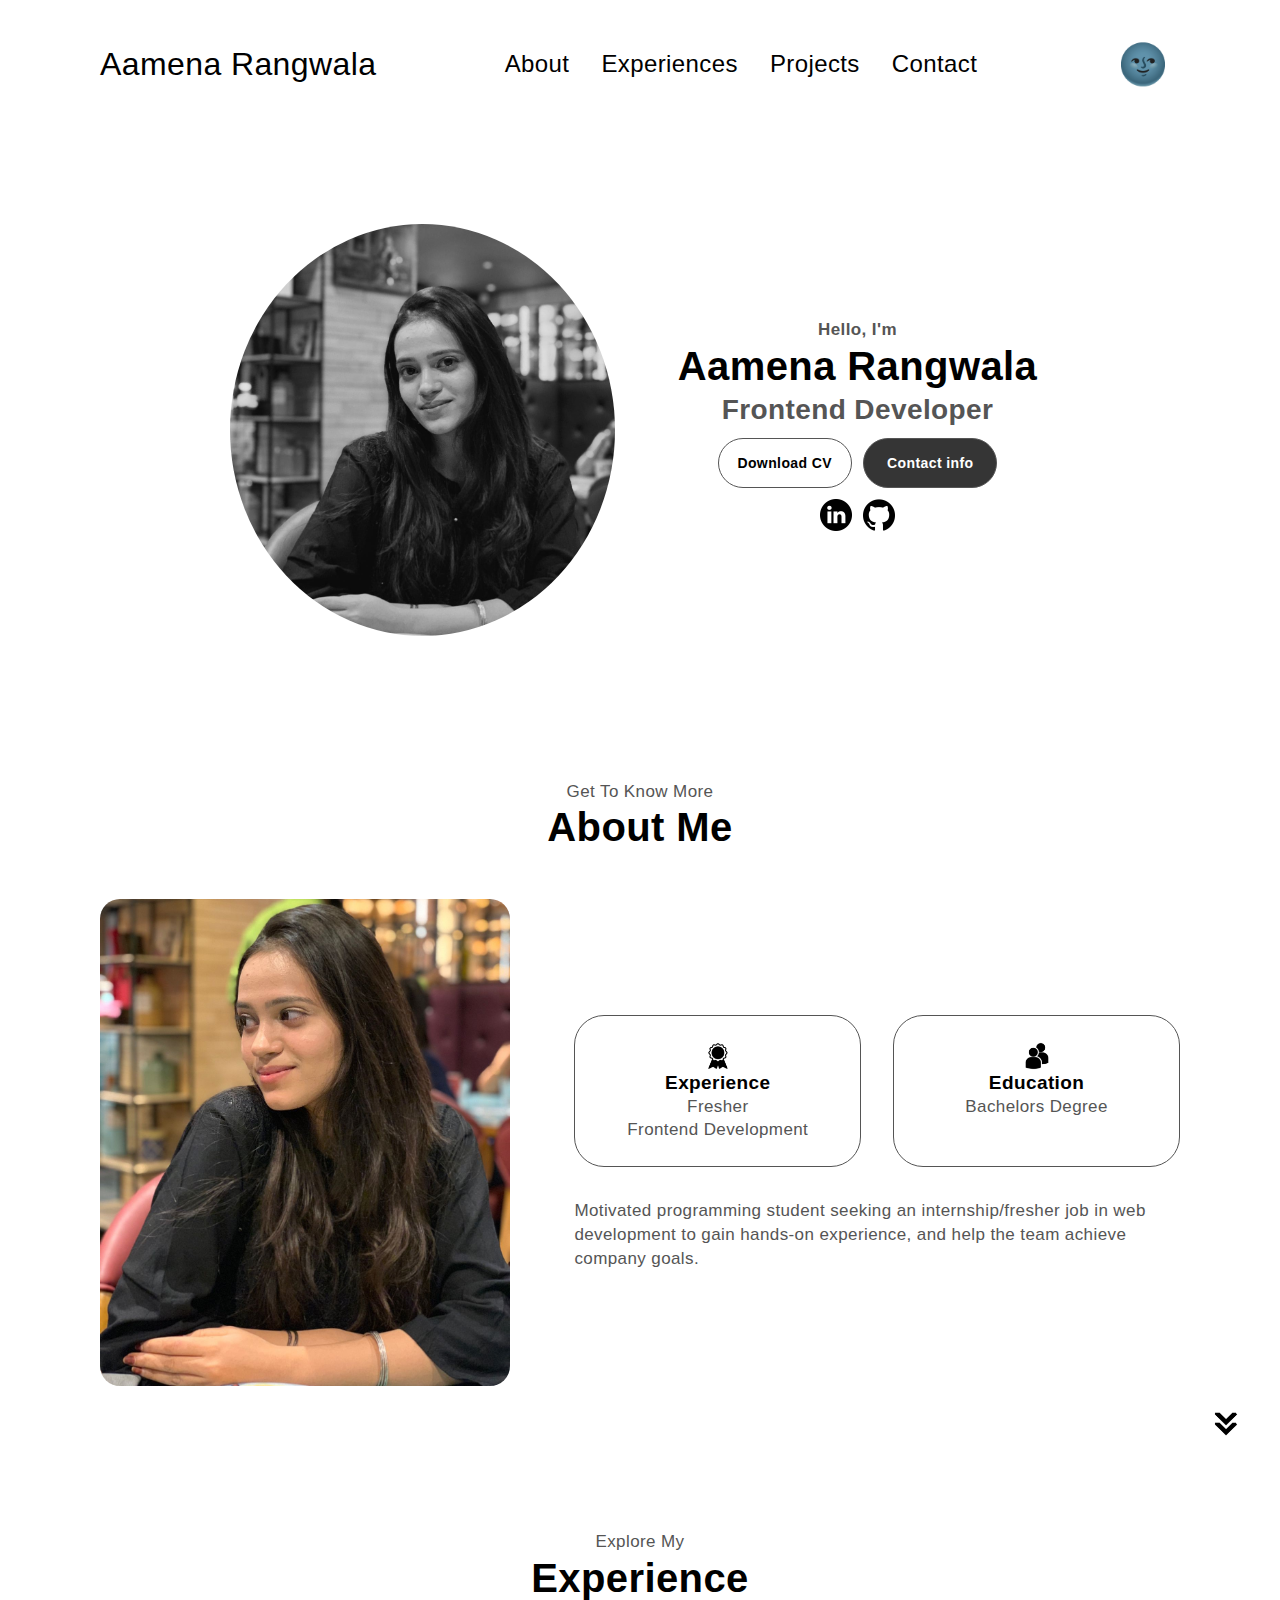
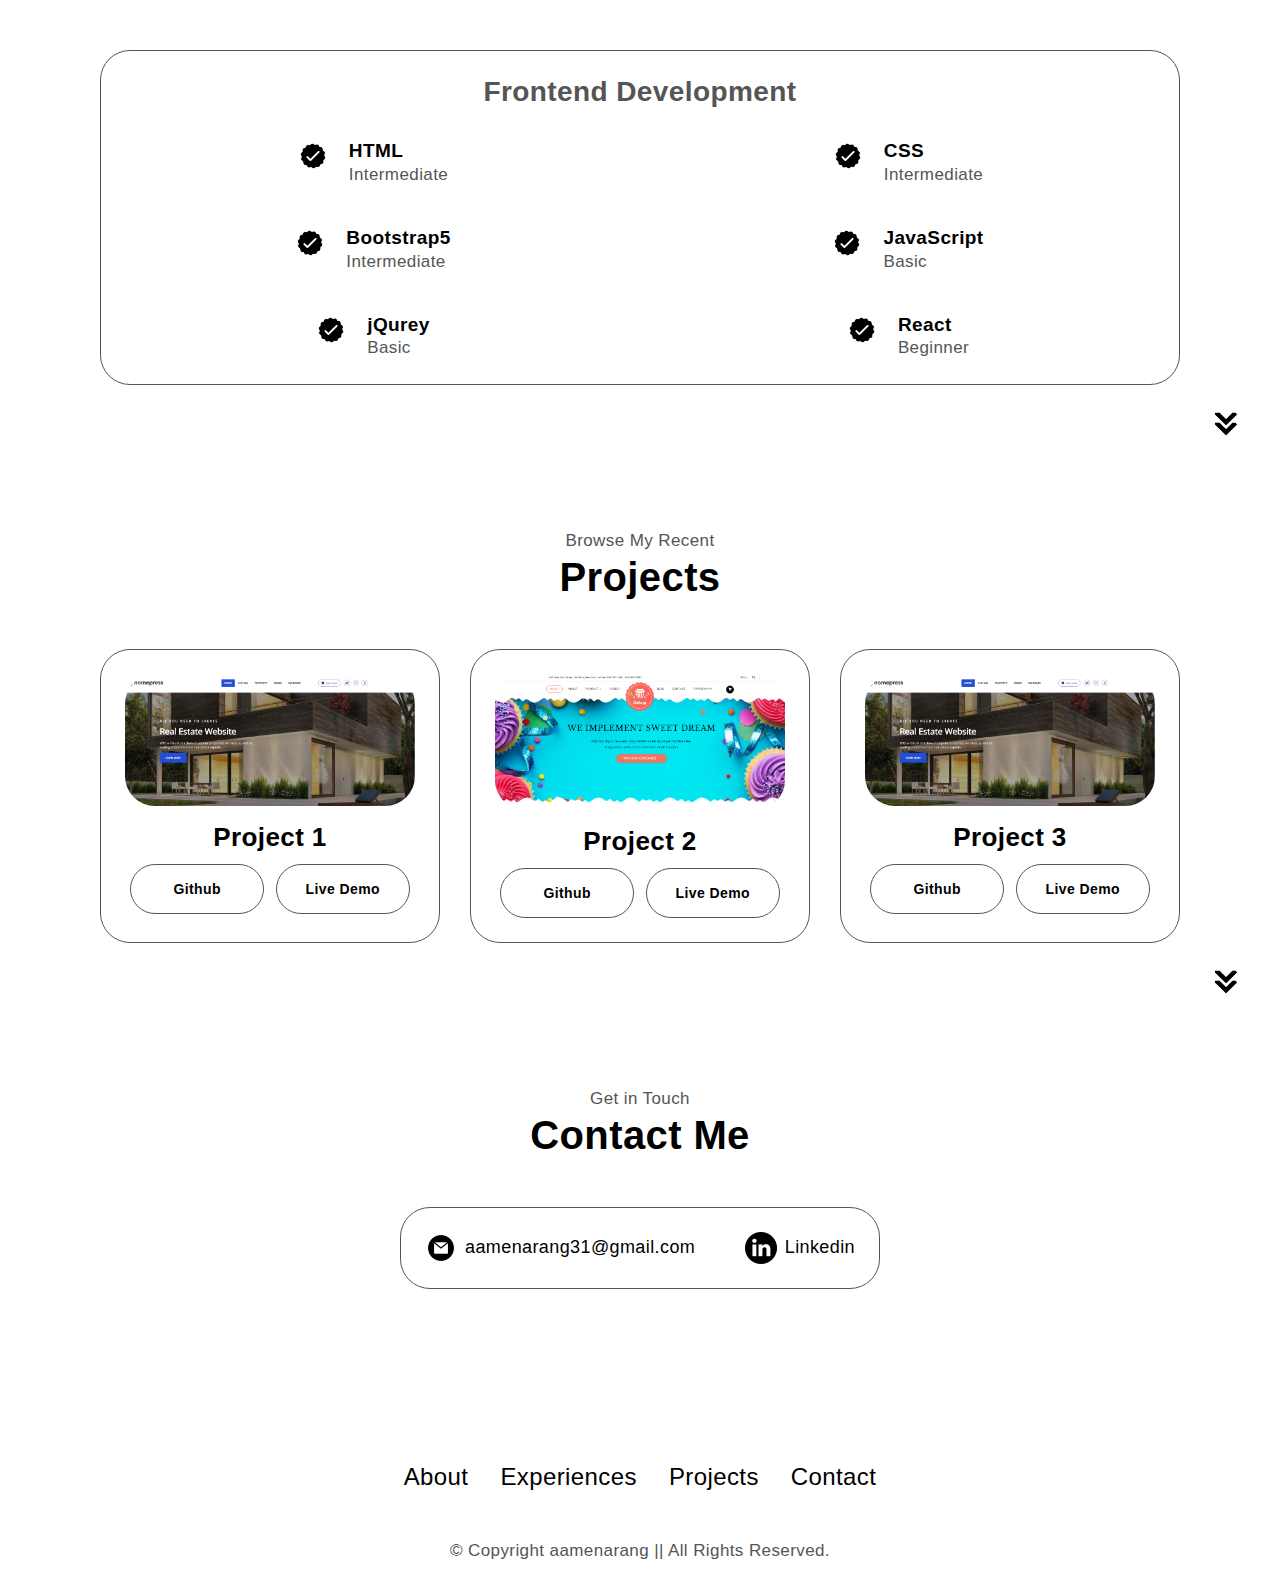
==== index.html @ c7c222cc "Initial commit" ====
<!DOCTYPE html>
<html lang="en">
<head>
  <meta charset="UTF-8">
  <meta name="viewport" content="width=device-width, initial-scale=1.0">
  <title>Personal portfolio Website</title>
  <!-- ....................Custom Css Link.................... -->
  <link rel="stylesheet" href="styles.css">
  <link rel="stylesheet" href="media.css">
</head>
<body>
  <!-- ....................Start Nav Bar.................... -->
  <nav>
    <div class="container nav-container">
      <a href="" class="logo">Aamena Rangwala</a>
      <ul class="nav-links">
        <li><a href="#About">About</a></li>
        <li><a href="#Experiences">Experiences</a></li>
        <li><a href="#Projects">Projects</a></li>
        <li><a href="#Contact">Contact</a></li>
      </ul>
      <div id="dark">
        <button id="darkmode">🌚</button>
      </div>
    </div>

    
    
  </nav>
  <!-- ....................End Nav Bar.................... -->


  <!-- ....................Start Header Section.................... -->
  <header>
    <div class="container header-container">
      <div class="header-left">
        <img src="img/profile-pic.jpg" alt="">
      </div>
      <div class="header-right">
        <p><b>Hello, I'm</b></p>
        <h1>Aamena Rangwala</h1>
        <h2>Frontend Developer</h2>
        <div class="header-action-aria">
          <a href="" class="btn" download="img/Aamena-Rangwala.pdf">Download CV</a>       
          <a href="#Contact" class="btn btn-dark">Contact info</a>              
        </div>
        <div class="header-social">
          <a href="https://www.linkedin.com/in/aamenarangwala/" target="_blank"><img src="img/linkedin.png" class="icon1"></a>
          <a href="https://github.com/AamenaR" target="_blank"><img src="img/github.png" class="icon1"></a>
        </div>
      </div>
    </div>
  </header>
  <!-- ....................End Header Section.................... -->


  <!-- ....................Start About Section.................... -->
  <section id="About">
    <p class="heading-p">Get To Know More</p>
    <h1 class="heading">About Me</h1>
    <div class="container about-container">
      <div class="about-left">
        <img src="img/about-me.jpg" alt="">
      </div>
      <div class="about-right">
        <div class="basic-edu">
          <div class="edu-box">
            <img src="./img/experience.png" class="icon1">
            <h4>Experience</h4>
            <p>
              Fresher <br>
              Frontend Development              
            </p>
          </div>
          <div class="edu-box">
            <img src="./img/education.png" class="icon1">
            <h4>Education</h4>
            <p>
              Bachelors Degree <br>
                           
            </p>
          </div>
        </div>
        <p>
          Motivated programming student seeking an internship/fresher job in web development to
          gain hands-on experience, and help the team achieve company goals.
        </p>
      </div>
    </div>
  </section> 
  <!-- ....................End About Section.................... -->


  <!-- ....................Start Experience Section.................... -->
  <section id="Experiences">
    <a href="#Experiences" class="arrow"><img src="./img/arrow.png" class="icon1"></a>
    <p class="heading-p">Explore My</p>
    <h1 class="heading">Experience</h1>
    <div class="container experience-container">
      <div class="experience-box">
        <h2>Frontend Development</h2>
        <div class="experience">
          <div class="ex-div">
            <img src="./img/checkmark.png" class="icon1">
            <div>
              <h4>HTML</h4>
              <p>Intermediate</p>
            </div>
          </div>
          <div class="ex-div">
            <img src="./img/checkmark.png" class="icon1">
            <div>
              <h4>CSS</h4>
              <p>Intermediate</p>
            </div>
          </div>
          <div class="ex-div">
            <img src="./img/checkmark.png" class="icon1">
            <div>
              <h4>Bootstrap5</h4>
              <p>Intermediate</p>
            </div>
          </div>
          <div class="ex-div">
            <img src="./img/checkmark.png" class="icon1">
            <div>
              <h4>JavaScript</h4>
              <p>Basic</p>
            </div>
          </div>
          <div class="ex-div">
            <img src="img/checkmark.png" class="icon1">
            <div>
              <h4>jQurey</h4>
              <p>Basic</p>
            </div>
          </div>
          <div class="ex-div">
            <img src="img/checkmark.png" class="icon1">
            <div>
              <h4>React</h4>
              <p>Beginner</p>
            </div>
          </div>
        </div>
      </div>
    </div>
  </section>
  <!-- ....................End Experience Section.................... -->


  <!-- ....................Start Project Section.................... -->
  <section id="Projects">
    <a href="#Projects" class="arrow"><img src="./img/arrow.png" class="icon1"></a>
    <p class="heading-p">Browse My Recent</p>
    <h1 class="heading">Projects</h1>
    <div class="container project-container">
      <div class="project">
        <img src="img/project1.png" alt="project1"  title="Responsive at 500bp">
        <h3>Project 1</h3>
        <div class="header-action-aria">
          <a href="https://github.com/AamenaR/WebDesinging-Projects.git" target="_blank" class="btn">Github</a>
          <a href="https://aamenadesigns.000webhostapp.com/" target="_blank" class="btn" title="Responsive at 500bp">Live Demo</a>
        </div>
      </div>
      <div class="project">
        <img src="img/project2.png" alt="project2" title="Not responsive">
        <h3>Project 2</h3>
        <div class="header-action-aria">
          <a href="https://github.com/AamenaR/WebDesinging-Projects.git" target="_blank" class="btn">Github</a>
          <a href="https://aamena-flexproject.netlify.app/" class="btn" target="_blank" title="Not responsive">Live Demo</a>
        </div>
      </div>
      <div class="project">
        <img src="img/project1.png" alt="project1"  title="Responsive at 500bp">
        <h3>Project 3</h3>
        <div class="header-action-aria">
          <a href="https://github.com/AamenaR/WebDesinging-Projects.git" target="_blank" class="btn">Github</a>
          <a href="https://aamenadesigns.000webhostapp.com/"  target="_blank" class="btn"  title="Responsive at 500bp">Live Demo</a>
        </div>
      </div>
    </div>
  </section>
  <!-- ....................End Project Section.................... -->


  <!-- ....................Start Contact Section.................... -->
  <section id="Contact">
    <a href="#Contact" class="arrow"><img src="./img/arrow.png" class="icon1"></a>
    <p class="heading-p">Get in Touch</p>
    <h1 class="heading">Contact Me</h1>
    <div class="contact-container container">
      <div class="email">
        <img src="./img/email.png" class="icon1">
        <a href=""><h5>aamenarang31@gmail.com</h5></a>
      </div>
      <div class="linkedin">
        <img src="./img/linkedin.png" class="icon1">
        <a href="https://www.linkedin.com/in/aamenarangwala/" target="_blank"><h5>Linkedin</h5></a>
      </div>
    </div>
  </section>
  <!-- ....................End Contact Section.................... -->


  <!-- ....................Start Footer Section.................... -->
  <footer>
    <ul class="nav-links">
      <li><a href="#About">About</a></li>
      <li><a href="#Experiences">Experiences</a></li>
      <li><a href="#Projects">Projects</a></li>
      <li><a href="#Contact">Contact</a></li>
    </ul>
    <p>&copy; Copyright aamenarang || All Rights Reserved.</p>
  </footer>
  <!-- ....................End Footer Section.................... -->
  <script src="script.js"></script>
</body>
</html>
---- styles.css ----
:root{
  --color-black: #000000;
  --color-white: #ffffff;
  --color-dark: #353535;
  --color-dark-variant: #555555;  

  --transition: .4s ease;
}

*{
  margin: 0;
  padding: 0;
  box-sizing: border-box;
  text-decoration: none;
  list-style: none;
  font-family: sans-serif;
  border: none;
  outline: none;
  scroll-behavior: smooth;
  letter-spacing: .4px;
}

.dark-theme{
  --color-black: #0C134F;
  --color-white: #D4ADFC;
  --color-dark-variant: #5C469C;  
}


body{
  background-color: var(--color-white);
}

h1,h2,h3,h4,h5{
  line-height: 120%;
}
h1{
  font-size: 40px;
  color: var(--color-black);
}
h2{
  font-size: 28px;
  color: var(--color-dark-variant);
}
h3{
  font-size: 26px;
  color: var(--color-black);
}
h4{
  font-size: 19px;
  color: var(--color-black);
}
h5{
  font-size: 18px;
  font-weight: 400;
}
.heading{
  text-align: center;
  margin-bottom: 3rem;
}
p{
  font-size: 17px;
  line-height: 140%;
  color: var(--color-dark-variant);
}
.heading-p{
  padding-top: 9rem;
  text-align: center;
}
a{
  font-size: 24px;
  color: var(--color-black);
  text-decoration-color:var(--color-white) ;
  transition: var(--transition);
}
a:hover{
  color: var(--color-dark-variant);
  text-decoration-color: var(--color-dark-variant) !important;
  text-underline-offset:1rem;
  text-decoration: underline;
}
.btn{
  display: inline-block;
  width: fit-content;
  padding: 1rem;
  width: 8.4rem;
  border-radius: 2rem;
  cursor: pointer;
  color: var(--color-black);
  border: 1px solid var(--color-dark-variant);
  display: flex;
  align-items: center;
  justify-content: center;
  font-weight: 600;
  font-size: 14px;
  transition: var(--transition);
}
.btn:hover{
  background: var(--color-dark-variant);
  color: var(--color-white);
}
.btn-dark{
  color: var(--color-white);
  background: var(--color-dark);
  text-decoration: none !important;
}
.btn-dark:hover{
  background: var(--color-black);
}
img{
  width: 100%;
  display: block;
}
.icon1{
  width: 32px;
  height: max-content;
}
.container{
  margin: 0 auto;
  max-width: 1080px;
  width: 90%;
}

/* .......................Start Nav Bar......................... */
nav{
  height: 8rem;
  position: fixed;
  z-index: 1;
  top: 0;
  left: 0;
  width: 100%;
  display: grid;
  place-items: center; 
  background: var(--color-white);  
}


.nav-container{
  display: flex;
  justify-content: space-between;
  align-items: center;
  height: 100%;
}
.logo{
  font-size: 32px ;
  color: var(--color-black) !important;
  text-decoration: none !important;
}
.nav-links{
  display: flex;
  align-items: center;
  gap: 2rem;
}

nav #dark button{
  padding: 10px 12px; 
  justify-self: flex-end;
  background: transparent;
  border-radius: 50%;
  color: #ffffff;
  font-weight: 600;
  font-size: 40px;
  cursor: pointer;
 }
/* .......................End Nav Bar......................... */


/* .......................Start Header Section......................... */
header{
  padding-top: 14rem;
}
.header-container{
  display: grid;
  grid-template-columns: 1fr 1fr;
  max-width: 820px;
  gap: 50px;
  justify-content: space-around;  
}
.header-left img{
  border-radius: 50%;
}
.header-right{
  text-align: center;
  margin: auto; 
}
.header-right p{
  color: var(--color-dark-variant);
}
.header-right h2{
  margin-top: .2rem;
}
.header-action-aria{
  margin-top: .7rem;
  display: flex;
  gap: .7rem;
  justify-content: center;
}
.header-social{
  display: flex;
  gap: .7rem;
  justify-content: center;
  margin: .7rem auto; 
}
/* .......................End Header Section......................... */


/* .......................Start About Section......................... */
.about-container{
  display: grid;
  grid-template-columns: 38% auto;
  gap: 4rem;
  align-items: center;  
}
.about-left{
  border-radius: 20px;
  overflow: hidden;  
}
.basic-edu{
  display: flex;
  gap: 32px;
  margin-bottom: 32px;
}
.edu-box{
  padding: 24px;
  text-align: center;
  border: 1px solid var(--color-dark-variant);
  border-radius: 30px;
  width: 100%;
}
.edu-box img{
  margin: auto;
}
/* .......................End About Section......................... */


/* .......................Start Experience Section......................... */
section{
  position: relative;
}
.arrow{
  position: absolute;
  right: 3%;
  transition: var(--transition);
  margin-top: 1.4rem;
}
.arrow:hover{
  margin-top: 2rem;
}
.experience-box{
  border: 1px solid var(--color-dark-variant);
  border-radius: 30px;
  padding: 24px;
}
.experience-box h2{
  text-align: center;
  margin-bottom: 2rem;
}
.experience{
  display: grid;
  grid-template-columns: 1fr 1fr;
  gap: 40px;
  
}
.ex-div{
  margin: auto;
  display: flex;
  gap: 20px;
}
/* .......................End Experience Section......................... */


/* .......................Start Projects Section......................... */
.project-container{
  display: grid;
  grid-template-columns: repeat(3,1fr);
  gap: 30px;
}
.project{
  padding: 24px;
  border: 1px solid var(--color-dark-variant);  
  border-radius: 30px;
  text-align: center;
}
.project img{
  border-radius: 30px;
  margin-bottom: 1rem;
}
/* .......................End Projects Section......................... */


/* .......................Start Contact Section......................... */
.contact-container{
  max-width: 30rem;
  border: 1px solid var(--color-dark-variant);
  padding: 24px;  
  border-radius: 30px;
  display: flex;
  justify-content: space-between;
  align-items: center;
}
.email,.linkedin{
  display: flex;
  align-items: center;
  gap: .5rem;
}
/* .......................End Contact Section......................... */


/* .......................Start Footer Section......................... */
footer{
  margin-top: 9rem;
  padding: 30px;
  text-align: center;
}
footer .nav-links{
  justify-content: center;
  margin-bottom: 3rem;
}
/* .......................End Footer Section......................... */
---- media.css ----
/* .......................Start Media Scrin ......................... */
/* Max-Width(1024px) */
@media (max-width:1024px) {
  /*Start About  */
  .about-container{
    gap: 30px;
  }
  .basic-edu{
    gap: 20px;
  }
  /*Start Experience  */
  .experience-container{
    gap: 30px;
  }
  /*Start Projects  */
  .project-container{
    grid-template-columns: repeat(2,1fr);
  }
}
/* Max-Width(991px) */
@media (max-width:991px) {
  /*Start Nav  */
  .logo{
    display: none;
  }
  .nav-links{
    justify-content: center;    
    width: 100%;
  }
  /*Start Experience  */
  .experience-container{
    grid-template-columns: 1fr;
  }   
}
/* Max-Width(768px) */
@media (max-width:768px) {
h1{
  font-size: 38px;    
}
h2{
  font-size: 26px;
}
a{
  font-size: 20px;
}
h3{
  font-size: 24px;
}
.arrow{
  right: 5%;
}
  /*Start Header  */
  .header-container{
    width: 90%;
    grid-template-columns: 1fr;
  }
  .header-left{
    width: 70%;
    margin: 0 auto;
  }
  /*Start About  */
  .about-container{
    grid-template-columns: 1fr;
  }    
  .about-left{
    width: 70%;
    margin: 0 auto;
  }
  .basic-edu{
    gap: 10px;
  }
  /*Start Experience */ 
  .experience-box{
    padding: 10px;
  }
  .experience{
    gap: 20px;
  }
  .ex-div{
    gap: 10px;
  }
  /*Start projects  */ 
  .project-container{
    grid-template-columns: 1fr;
  }    
}
/* Max-Width(600px) */
@media (max-width:600px) {
a{
  font-size: 18px;    
}
/* .......Start Nav........*/
.nav-links{
  gap: 0;
  justify-content: space-between;    
}
nav .nav-links{
  /* display: none; */
  font-size: 10px;
}

/* .......Start Contact........*/
.contact-container {
  flex-direction: column;  
  gap: 1rem;  
}
/* .......Start footer........*/
footer{
  padding: 0;
  padding-bottom: 20px;
  width: 90%;
  margin: auto;
  margin-top: 9rem;
}
footer .nav-links{
  width: 100%;  
  justify-content: space-between;  
}
}
/* .......................End Media Screen......................... */
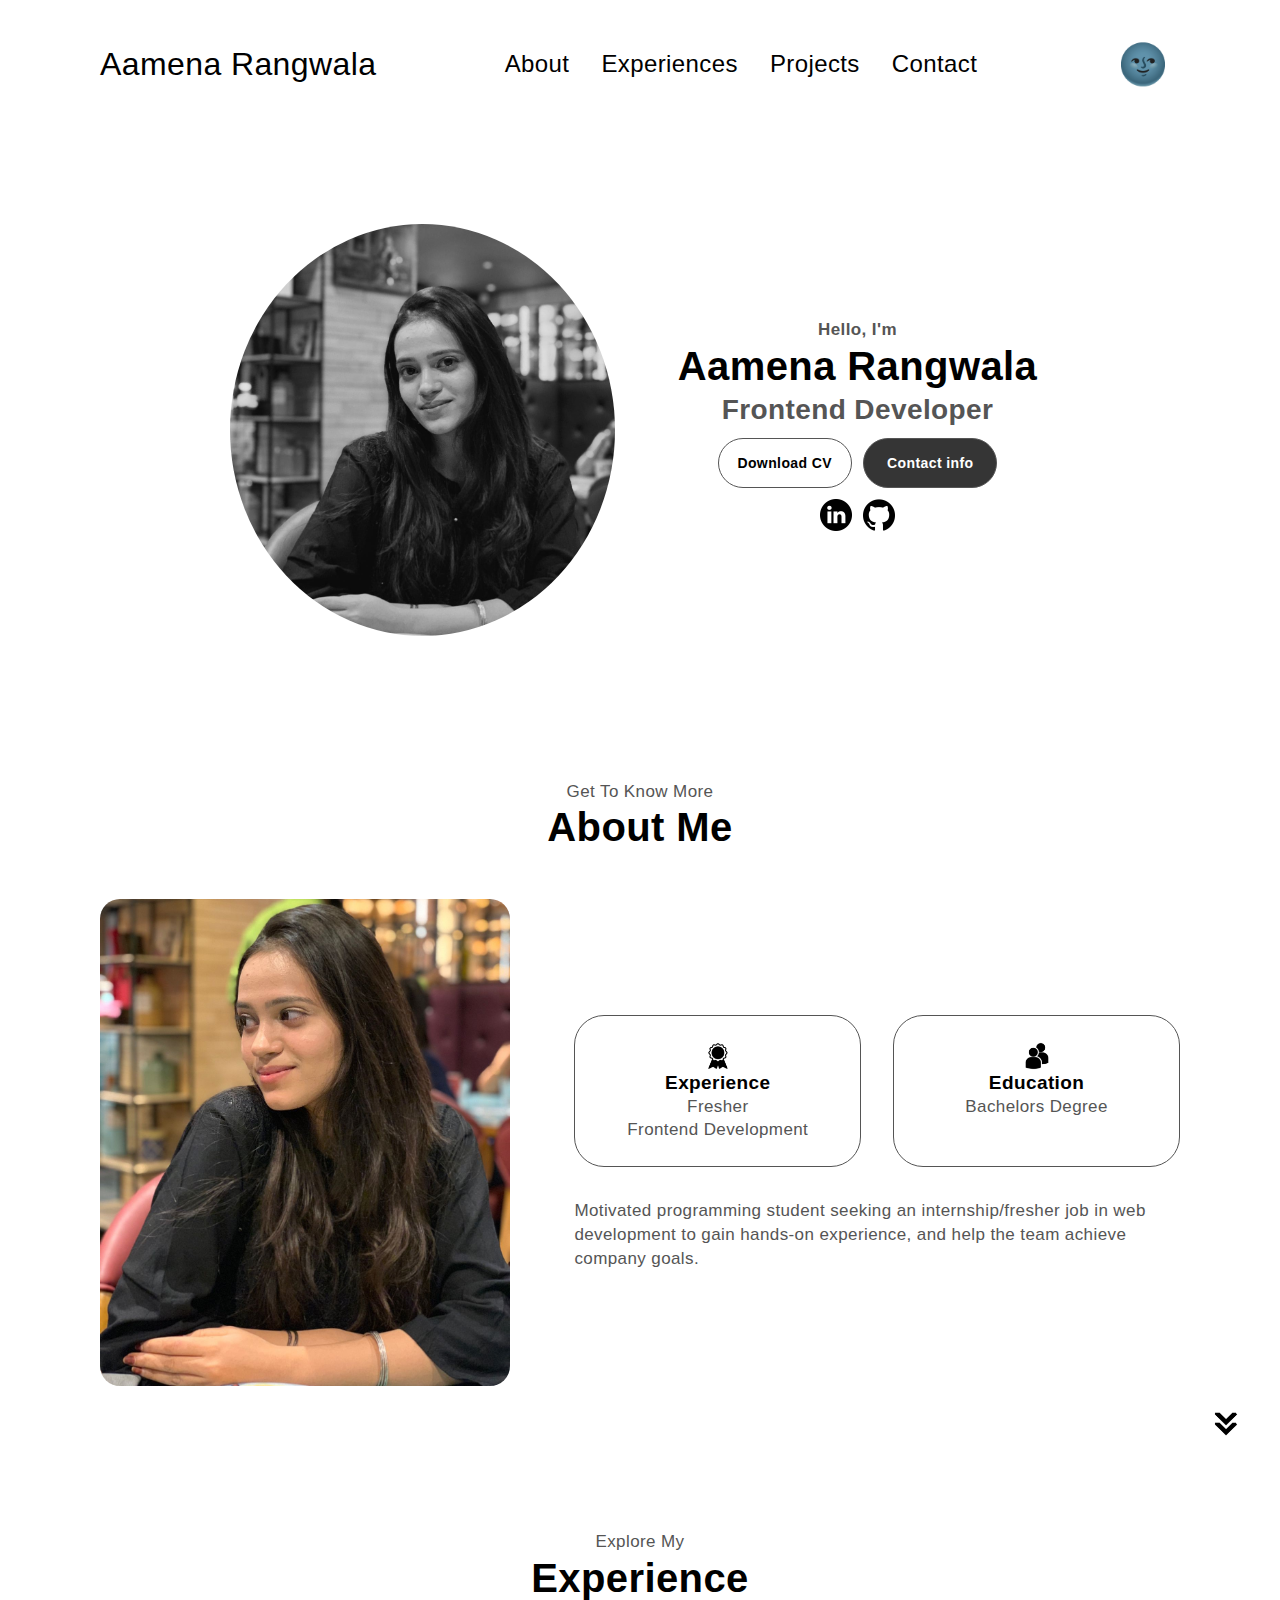
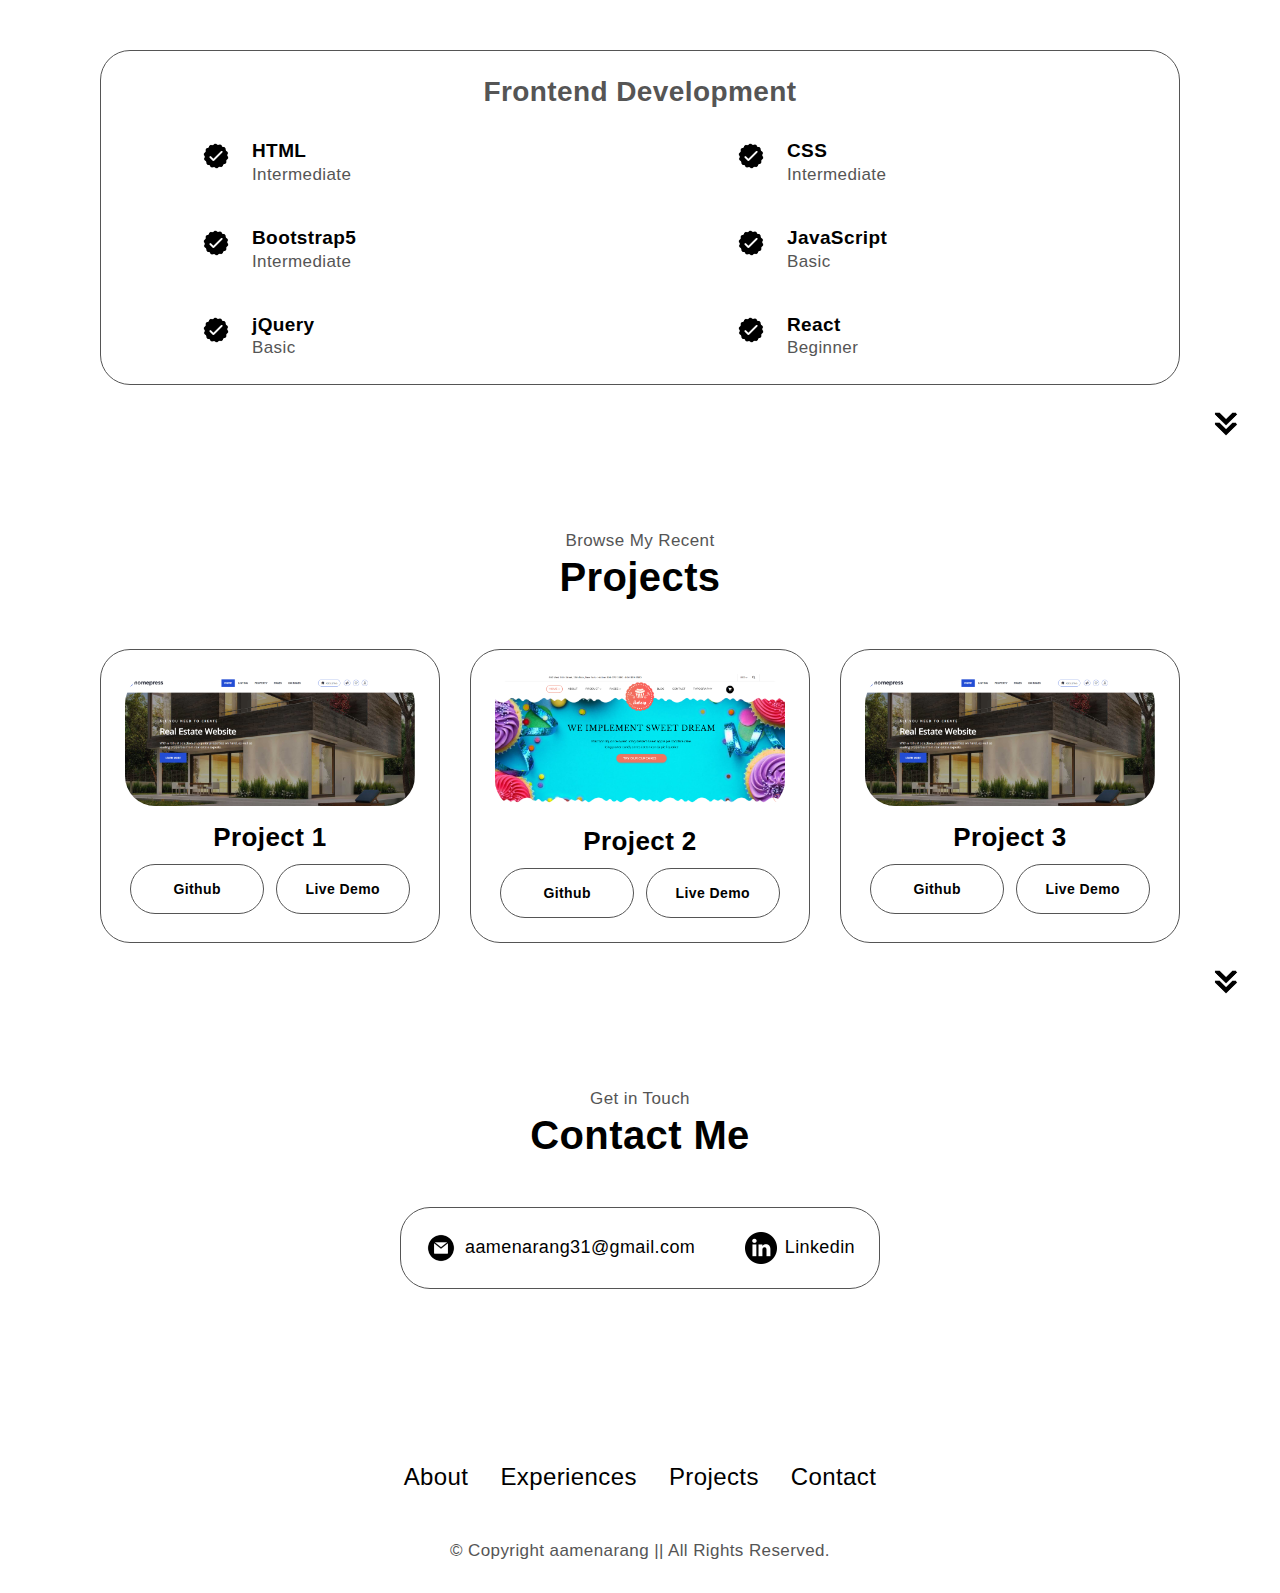
==== commit d8f0c306: "error solved" ====
--- a/index.html
+++ b/index.html
@@ -131,7 +131,7 @@
           <div class="ex-div">
             <img src="img/checkmark.png" class="icon1">
             <div>
-              <h4>jQurey</h4>
+              <h4>jQuery</h4>
               <p>Basic</p>
             </div>
           </div>
--- a/styles.css
+++ b/styles.css
@@ -264,7 +264,7 @@
   
 }
 .ex-div{
-  margin: auto;
+  margin: 0px 75px;
   display: flex;
   gap: 20px;
 }
--- a/media.css
+++ b/media.css
@@ -95,8 +95,7 @@
   justify-content: space-between;    
 }
 nav .nav-links{
-  /* display: none; */
-  font-size: 10px;
+  display: none;
 }
 
 /* .......Start Contact........*/
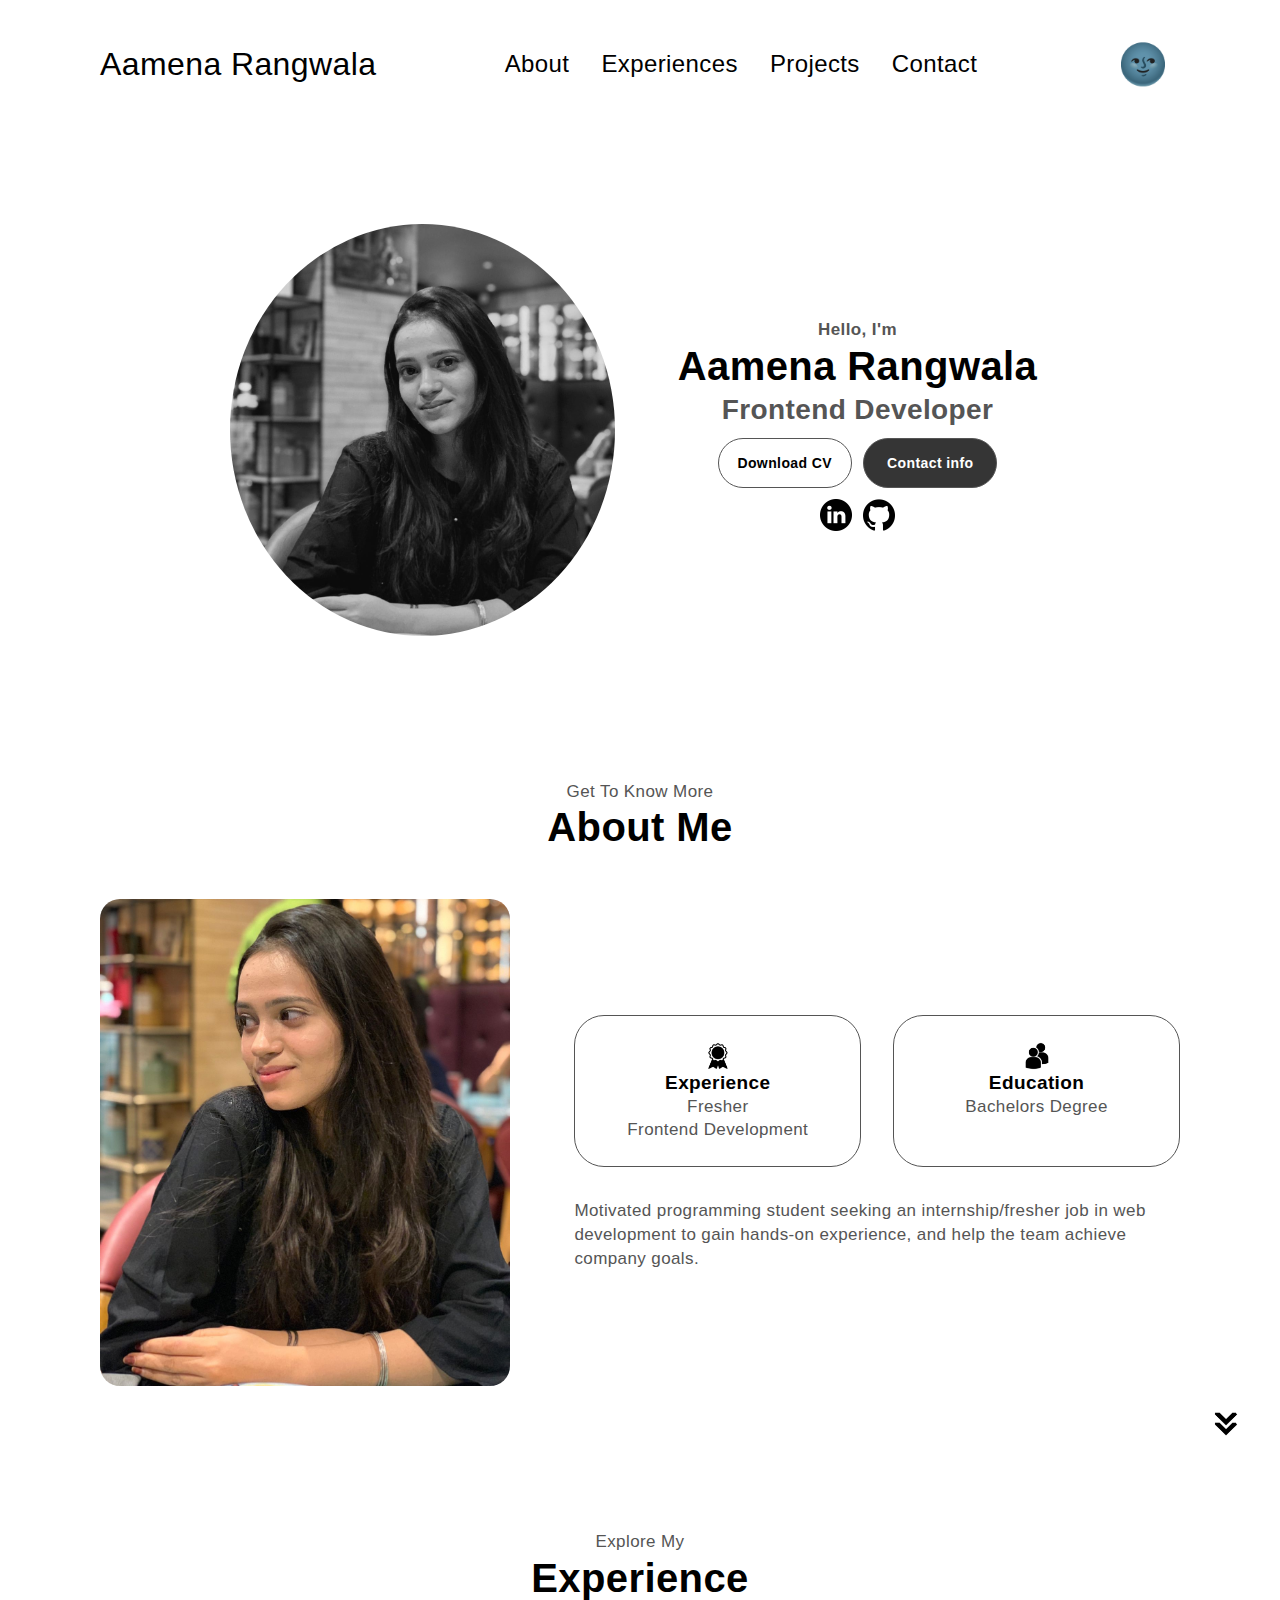
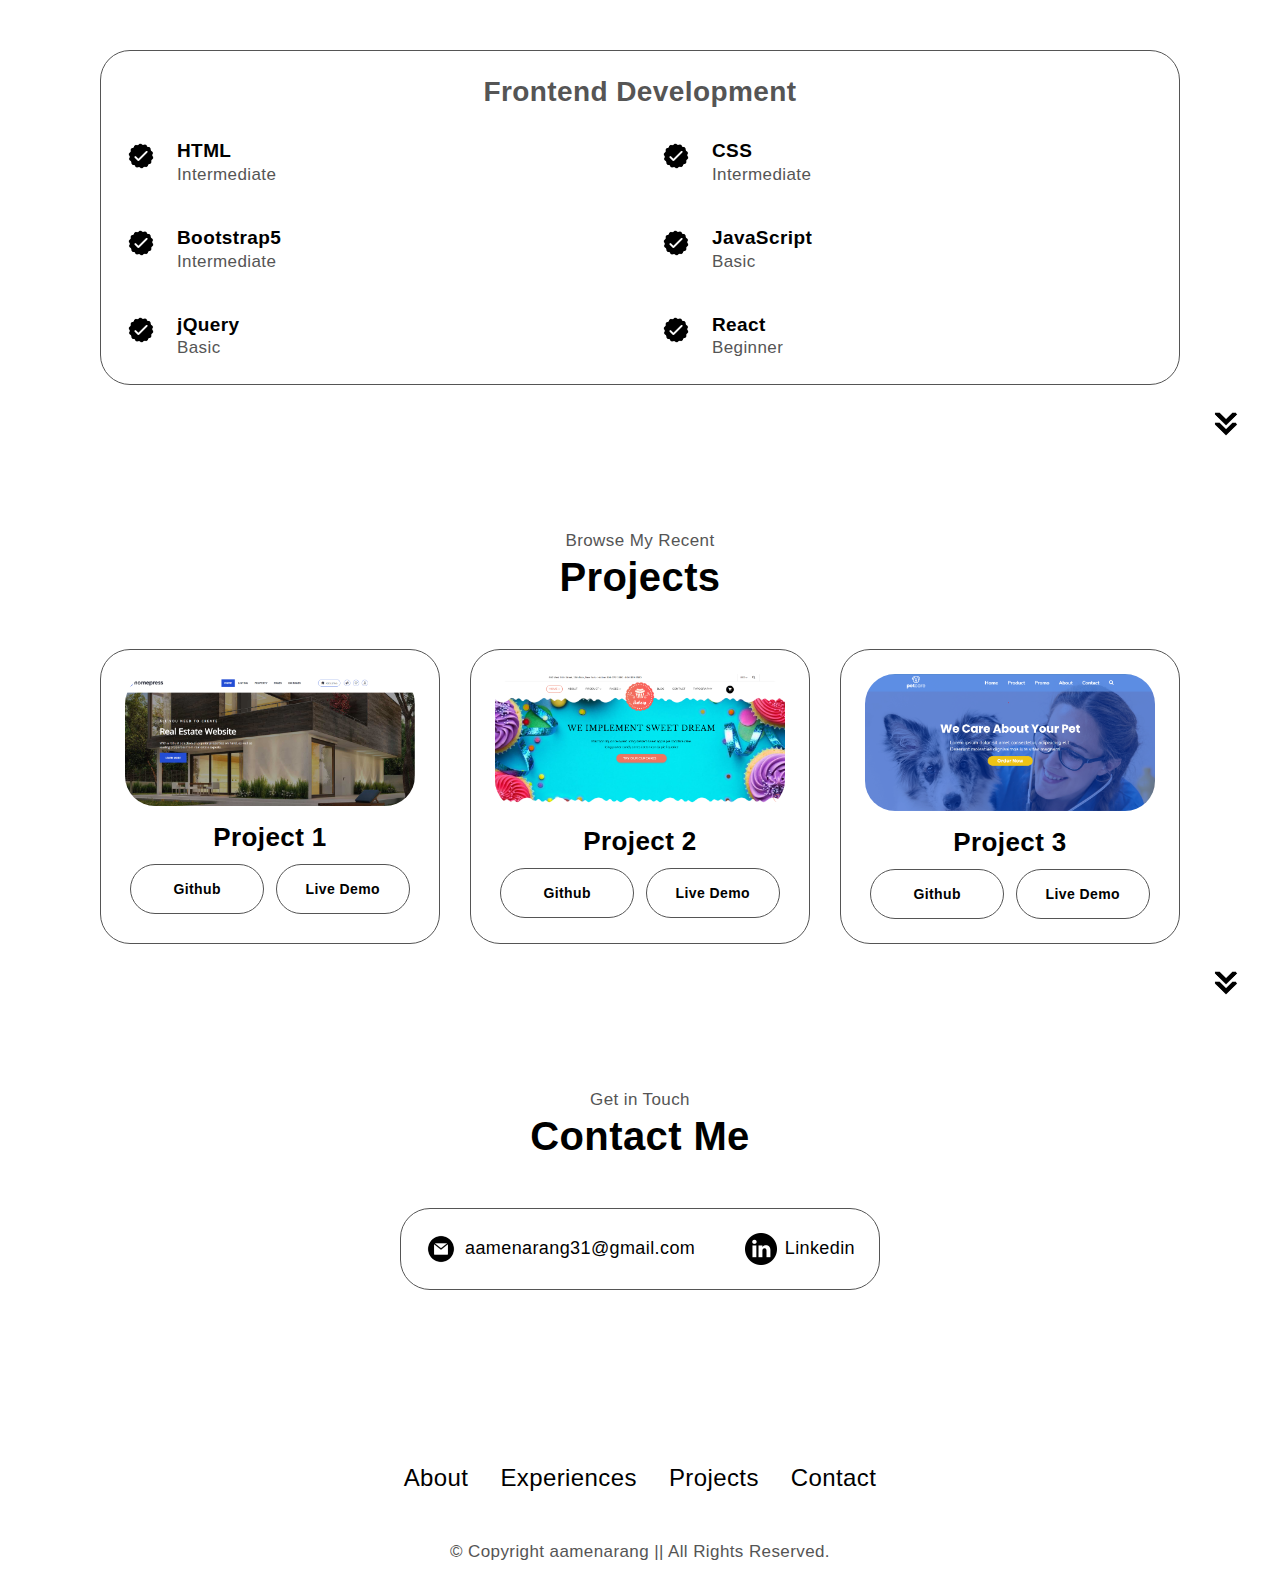
==== commit 0774448a: "pet project" ====
--- a/index.html
+++ b/index.html
@@ -172,11 +172,11 @@
         </div>
       </div>
       <div class="project">
-        <img src="img/project1.png" alt="project1"  title="Responsive at 500bp">
+        <img src="img/project3.png" alt="project1"  title="Responsive at 500px">
         <h3>Project 3</h3>
         <div class="header-action-aria">
           <a href="https://github.com/AamenaR/WebDesinging-Projects.git" target="_blank" class="btn">Github</a>
-          <a href="https://aamenadesigns.000webhostapp.com/"  target="_blank" class="btn"  title="Responsive at 500bp">Live Demo</a>
+          <a href="Pet-Website/index.html"  target="_blank" class="btn"  title="Responsive at 500px">Live Demo</a>
         </div>
       </div>
     </div>
--- a/styles.css
+++ b/styles.css
@@ -264,7 +264,7 @@
   
 }
 .ex-div{
-  margin: 0px 75px;
+  /* margin: auto; */
   display: flex;
   gap: 20px;
 }
